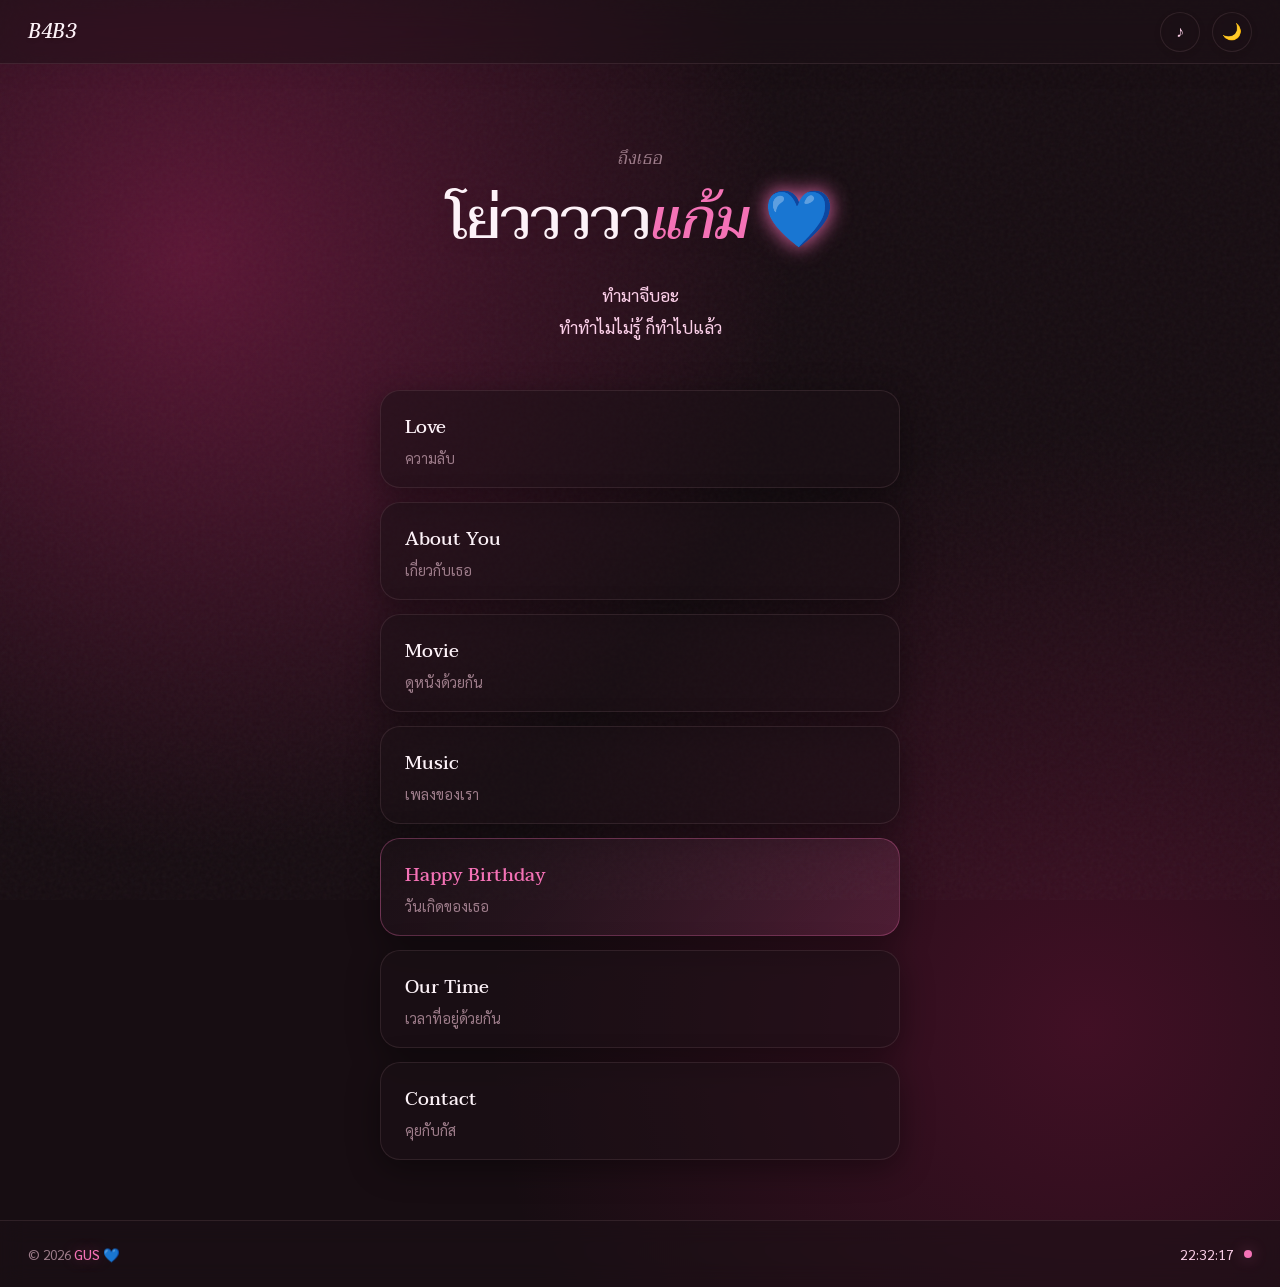
==== index.html @ 1ea4073e "Add files via upload" ====
<!DOCTYPE html>
<html lang="th" data-mode="dark">
<head>
  <meta charset="UTF-8"/>
  <meta name="viewport" content="width=device-width, initial-scale=1"/>
  <title>For you 💙</title>
  <link href="https://fonts.googleapis.com/css2?family=Taviraj:ital,wght@0,300;0,400;0,500;1,400;1,500&family=Sarabun:wght@300;400;500&display=swap" rel="stylesheet"/>
  <link rel="stylesheet" href="index.css"/>
  <meta property="og:type" content="website">
  <meta property="og:url" content="https://4youba3e.netlify.app/">
  <meta property="og:title" content="For you girl 💖">
  <meta property="og:description" content="ทำทำไมไม่รู้ 💙">
  <meta property="og:image" content="https://4youba3e.netlify.app/dolly.png">
</head>
<body>
<div class="page-transition" id="pageTransition"></div>

<div id="progressBar"></div>

<nav class="navbar">
  <a href="index.html" class="navbar-brand">B4B3</a>

  <div class="nav-right">
    <button class="icon-btn" id="musicBtn" onclick="toggleMusic()" aria-label="เปิด/ปิดเพลง" aria-pressed="false" title="เพลงพื้นหลัง">
      <span id="musicIcon">♪</span>
    </button>
    <button class="icon-btn" id="modeIcon" onclick="toggleMode()" aria-label="สลับโหมด" title="สลับโหมด">🌙</button>
  </div>
</nav>

<div id="ytPlayer" style="position:fixed;width:1px;height:1px;top:-9999px;left:-9999px;opacity:0;pointer-events:none;overflow:hidden;"></div>
<script src="https://www.youtube.com/iframe_api"></script>

<main>
  <section class="hero">
    <div class="hero-inner">

      <p class="hero-eyebrow"> ถึงเธอ</p>

      <h1 class="hero-title">โย่ววววว<em>แก้ม</em> <span class="heart">💙</span></h1>

      <p class="hero-sub">
        ทำมาจีบอะ<br>
        ทำทำไมไม่รู้ ก็ทำไปแล้ว
      </p>

      <nav class="index-list" aria-label="เมนู">
        <a href="love.html" class="index-row">
          <span class="index-row__text">
            <span class="index-row__title">Love</span>
            <span class="index-row__desc">ความลับ</span>
          </span>
          <span class="index-row__arrow" aria-hidden="true">→</span>
        </a>

        <a href="birth.html" class="index-row">
          <span class="index-row__text">
            <span class="index-row__title">About You</span>
            <span class="index-row__desc">เกี่ยวกับเธอ</span>
          </span>
          <span class="index-row__arrow" aria-hidden="true">→</span>
        </a>

        <a href="movie.html" class="index-row">
          <span class="index-row__text">
            <span class="index-row__title">Movie</span>
            <span class="index-row__desc">ดูหนังด้วยกัน</span>
          </span>
          <span class="index-row__arrow" aria-hidden="true">→</span>
        </a>

        <a href="music.html" class="index-row">
          <span class="index-row__text">
            <span class="index-row__title">Music</span>
            <span class="index-row__desc">เพลงของเรา</span>
          </span>
          <span class="index-row__arrow" aria-hidden="true">→</span>
        </a>

        <a href="HBD.html" id="hbdLink" class="index-row index-row--accent">
          <span class="index-row__text">
            <span class="index-row__title">Happy Birthday</span>
            <span class="index-row__desc">วันเกิดของเธอ</span>
          </span>
          <span class="index-row__arrow" aria-hidden="true">→</span>
        </a>

        <a href="time.html" class="index-row">
          <span class="index-row__text">
            <span class="index-row__title">Our Time</span>
            <span class="index-row__desc">เวลาที่อยู่ด้วยกัน</span>
          </span>
          <span class="index-row__arrow" aria-hidden="true">→</span>
        </a>

        <a href="contack.html" class="index-row">
          <span class="index-row__text">
            <span class="index-row__title">Contact</span>
            <span class="index-row__desc">คุยกับกัส</span>
          </span>
          <span class="index-row__arrow" aria-hidden="true">→</span>
        </a>
      </nav>

    </div>
  </section>

  <footer>
    <div class="f-copy">&copy; 2026 <span>GUS</span> 💙</div>
    <div class="f-right">
      <span class="f-clock" id="liveClock">00:00:00</span>
      <div class="f-dot"></div>
    </div>
  </footer>
</main>

<script src="index.js"></script>

<div id="discordPopup" class="dc-overlay">
  <div class="dc-modal">
    <div class="dc-header">
      <div class="dc-title">ข้อความลับ</div>
    </div>

    <div class="dc-content">
      <p class="dc-message">เป็นแฟนกันไหม 💙<br>ถ้าตอบตกลง แนบรูปชู 2 นิ้วมาด้วยนะ</p>

      <div class="dc-form-box">
        <div class="dc-input-group">
            <label for="gf-image-upload" class="dc-btn-upload" title="แนบรูปถ่าย ชู 2 นิ้ว">
                <span>แนบรูปมาเลย</span>
            </label>
            <input type="file" id="gf-image-upload" accept="image/*" style="display: none;">
            <input type="text" id="gf-msg" class="dc-input" placeholder="พิมพ์บอกกัสได้ตรงนี้นะ...">
        </div>

        <div class="dc-preview-wrapper" id="gf-preview-wrapper" style="display: none;">
            <img id="gf-image-preview" src="" alt="Preview">
            <button id="gf-remove-image-btn" class="dc-remove-btn" title="ลบรูป">×</button>
        </div>
      </div>
    </div>

    <div class="dc-actions">
      <button id="dcBtnYes" class="dc-btn primary">ตอบตกลง 💙</button>
      <button id="dcBtnNo" class="dc-btn secondary">ขอคิดดูก่อน</button>
    </div>
  </div>
</div>

</body>
</html>
---- index.css ----
@import url('https://fonts.googleapis.com/css2?family=Taviraj:ital,wght@0,300;0,400;0,500;1,400;1,500&family=Sarabun:wght@300;400;500&display=swap');

:root {
  --tr: all 0.4s cubic-bezier(0.25, 0.8, 0.25, 1);
} 
[data-mode="dark"] {
  --bg: #170d12;
  --bg-glow: radial-gradient(circle at 15% 20%, rgba(219, 39, 119, 0.35), transparent 40%),
             radial-gradient(circle at 85% 80%, rgba(190, 24, 93, 0.25), transparent 40%);
  --glass-bg: rgba(28, 17, 23, 0.55);
  --glass-border: rgba(255, 192, 203, 0.1);
  --glass-hover: rgba(255, 192, 203, 0.06);
  --glass-shadow: 0 8px 32px 0 rgba(0, 0, 0, 0.4);
  
  --text: #fdf2f8;
  --text2: #fbcfe8;
  --text3: #9d7c8a;
  --accent: #f472b6;
  --accent-glow: 0 0 15px rgba(244, 114, 182, 0.4);
  --noise-op: 0.04;
} 
[data-mode="light"] {
  --bg: #fdf2f8;
  --bg-glow: radial-gradient(circle at 20% 20%, rgba(251, 207, 232, 0.8), transparent 50%),
             radial-gradient(circle at 80% 80%, rgba(254, 205, 211, 0.6), transparent 50%);
  --glass-bg: rgba(255, 255, 255, 0.65);
  --glass-border: rgba(255, 255, 255, 0.9);
  --glass-hover: rgba(255, 255, 255, 0.95);
  --glass-shadow: 0 8px 32px 0 rgba(190, 24, 93, 0.08);
  
  --text: #4c1d95;
  --text2: #831843;
  --text3: #9d7c8a;
  --accent: #db2777;
  --accent-glow: 0 0 15px rgba(219, 39, 119, 0.25);
  --noise-op: 0.02;
}

*, *::before, *::after {
  box-sizing: border-box;
  margin: 0;
  padding: 0;
  -webkit-tap-highlight-color: transparent;
}

html {
  width: 100%;
  -webkit-text-size-adjust: 100%;
}

body {
  font-family: 'Sarabun', sans-serif;
  min-height: 100vh;
  width: 100%;
  background-color: var(--bg);
  background-image: var(--bg-glow);
  color: var(--text);
  transition: background-color var(--tr), color var(--tr);
  overflow-x: hidden;
  position: relative;
  -webkit-overflow-scrolling: touch;
} 
body::after {
  content: '';
  position: fixed;
  inset: 0;
  background-image: url("data:image/svg+xml,%3Csvg viewBox='0 0 256 256' xmlns='http://www.w3.org/2000/svg'%3E%3Cfilter id='noise'%3E%3CfeTurbulence type='fractalNoise' baseFrequency='0.9' numOctaves='3' stitchTiles='stitch'/%3E%3C/filter%3E%3Crect width='100%25' height='100%25' filter='url(%23noise)'/%3E%3C/svg%3E");
  opacity: var(--noise-op);
  pointer-events: none;
  z-index: 0;
}

a { color: inherit; }

.page-transition {
  position: fixed;
  inset: 0;
  background: var(--bg);
  z-index: 10000;
  opacity: 0;
  pointer-events: none;
  transition: opacity 0.4s ease;
}
.page-transition.leaving { opacity: 1; pointer-events: auto; }

#progressBar {
  position: fixed;
  top: 0; left: 0;
  height: 3px;
  width: 0%;
  background: var(--accent);
  z-index: 9999;
  transition: width 0.15s ease-out;
  box-shadow: var(--accent-glow);
} 
.navbar {
  position: fixed;
  top: 0; left: 0; right: 0;
  z-index: 1000;
  display: flex;
  align-items: center;
  justify-content: space-between;
  padding: 0 28px;
  height: 64px;
  background: var(--glass-bg);
  border-bottom: 1px solid var(--glass-border);
  backdrop-filter: blur(16px) saturate(120%);
  -webkit-backdrop-filter: blur(16px) saturate(120%);
  box-shadow: 0 4px 30px rgba(0, 0, 0, 0.05);
  transition: all var(--tr);
}

.navbar-brand {
  font-family: 'Taviraj', serif;
  font-style: italic;
  font-weight: 500;
  font-size: 1.25rem;
  color: var(--text);
  text-decoration: none;
  letter-spacing: 0.5px;
  text-shadow: 0 2px 4px rgba(0,0,0,0.1);
  transition: color var(--tr), text-shadow var(--tr);
}
.navbar-brand:hover {
  color: var(--accent);
  text-shadow: var(--accent-glow);
}

.nav-right {
  display: flex;
  align-items: center;
  gap: 12px;
}

.icon-btn {
  width: 40px;
  height: 40px;
  border-radius: 50%;
  background: var(--glass-bg);
  border: 1px solid var(--glass-border);
  color: var(--text2);
  font-size: 1rem;
  display: flex;
  align-items: center;
  justify-content: center;
  cursor: pointer;
  backdrop-filter: blur(8px);
  -webkit-backdrop-filter: blur(8px);
  transition: var(--tr);
  box-shadow: 0 2px 8px rgba(0,0,0,0.05);
}
.icon-btn:hover,
.icon-btn:focus-visible {
  border-color: var(--accent);
  color: var(--accent);
  transform: translateY(-2px);
  box-shadow: var(--accent-glow);
}
.icon-btn.is-playing {
  border-color: var(--accent);
  color: var(--accent);
  background: var(--glass-hover);
  box-shadow: var(--accent-glow);
}

main {
  min-height: 100vh;
  display: flex;
  flex-direction: column;
  padding-top: 64px;
  position: relative;
  z-index: 1;
}

.hero {
  flex: 1;
  display: flex;
  align-items: center;
  justify-content: center;
  padding: 80px 24px 60px;
}

.hero-inner {
  max-width: 520px;
  width: 100%;
  text-align: center;
  animation: floatUp 1s cubic-bezier(0.16, 1, 0.3, 1) both;
}

@keyframes floatUp {
  from { opacity: 0; transform: translateY(30px); filter: blur(8px); }
  to   { opacity: 1; transform: translateY(0); filter: blur(0); }
}

.hero-eyebrow {
  font-family: 'Taviraj', serif;
  font-style: italic;
  font-size: 1.05rem;
  color: var(--text3);
  margin-bottom: 12px;
  letter-spacing: 1px;
}

.hero-title {
  font-family: 'Taviraj', serif;
  font-weight: 500;
  font-size: clamp(2.4rem, 7vw, 3.5rem);
  line-height: 1.25;
  color: var(--text);
  margin-bottom: 24px;
  text-shadow: 0 4px 20px rgba(0,0,0,0.1);
}
.hero-title em {
  font-style: italic;
  color: var(--accent);
  font-weight: 500;
}
.hero-title .heart {
  display: inline-block;
  color: var(--accent);
  filter: drop-shadow(0 0 10px var(--accent));
  animation: heartbeat 2s ease-in-out infinite;
}
@keyframes heartbeat {
  0%, 100% { transform: scale(1); }
  50%      { transform: scale(1.15); }
}

.hero-sub {
  font-size: 1.1rem;
  line-height: 1.8;
  color: var(--text2);
  max-width: 420px;
  margin: 0 auto 48px;
}

.letter-btn {
  display: inline-block;
  background: var(--glass-bg);
  border: 1px solid var(--glass-border);
  backdrop-filter: blur(12px);
  -webkit-backdrop-filter: blur(12px);
  color: var(--text);
  font-family: 'Sarabun', sans-serif;
  font-size: 0.95rem;
  font-weight: 500;
  padding: 12px 24px;
  border-radius: 30px;
  cursor: pointer;
  transition: var(--tr);
  margin-bottom: 64px;
  box-shadow: 0 4px 15px rgba(0,0,0,0.05);
}
.letter-btn:hover,
.letter-btn:focus-visible {
  color: var(--accent);
  border-color: var(--accent);
  background: var(--glass-hover);
  transform: translateY(-3px);
  box-shadow: var(--accent-glow);
}
 
.index-list {
  display: flex;
  flex-direction: column;
  gap: 14px;
  text-align: left;
}

.index-row {
  display: flex;
  align-items: center;
  justify-content: space-between;
  gap: 16px;
  padding: 20px 24px;
  text-decoration: none;
  background: var(--glass-bg);
  backdrop-filter: blur(12px) saturate(120%);
  -webkit-backdrop-filter: blur(12px) saturate(120%);
  border: 1px solid var(--glass-border);
  border-radius: 20px;
  box-shadow: var(--glass-shadow);
  transition: var(--tr);
}
.index-row:hover,
.index-row:focus-visible {
  background: var(--glass-hover);
  border-color: var(--accent);
  transform: translateY(-4px) scale(1.01);
  box-shadow: 0 12px 40px rgba(244, 114, 182, 0.15), var(--accent-glow);
}

.index-row__text {
  display: flex;
  flex-direction: column;
  gap: 6px;
}

.index-row__title {
  font-family: 'Taviraj', serif;
  font-size: 1.15rem;
  font-weight: 500;
  color: var(--text);
  transition: color var(--tr);
}
.index-row:hover .index-row__title { color: var(--accent); text-shadow: 0 0 8px rgba(244,114,182,0.3); }

.index-row__desc {
  font-size: 0.9rem;
  color: var(--text3);
}

.index-row__arrow {
  color: var(--accent);
  background: rgba(255,255,255,0.1);
  width: 32px; height: 32px;
  display: flex; align-items: center; justify-content: center;
  border-radius: 50%;
  opacity: 0;
  transform: translateX(-10px);
  transition: var(--tr);
  border: 1px solid transparent;
}
.index-row:hover .index-row__arrow,
.index-row:focus-visible .index-row__arrow {
  opacity: 1;
  transform: translateX(0);
  border-color: var(--accent);
  box-shadow: var(--accent-glow);
}

.index-row--accent {
  background: linear-gradient(135deg, var(--glass-bg), rgba(244, 114, 182, 0.15));
  border-color: rgba(244, 114, 182, 0.3);
}
.index-row--accent .index-row__title { color: var(--accent); }
 
footer {
  padding: 24px 28px;
  border-top: 1px solid var(--glass-border);
  background: var(--glass-bg);
  backdrop-filter: blur(12px);
  -webkit-backdrop-filter: blur(12px);
  display: flex;
  justify-content: space-between;
  align-items: center;
  position: relative;
  z-index: 1;
}
.f-copy {
  font-size: 0.85rem;
  color: var(--text3);
}
.f-copy span { 
  color: var(--accent); 
  font-weight: 500;
  text-shadow: var(--accent-glow);
}
.f-right {
  display: flex;
  align-items: center;
  gap: 10px;
}
.f-clock {
  font-family: 'Sarabun', sans-serif;
  font-size: 0.9rem;
  color: var(--text2);
  font-variant-numeric: tabular-nums;
}
.f-dot {
  width: 8px; height: 8px;
  border-radius: 50%;
  background: var(--accent);
  animation: blink 2.4s ease-in-out infinite;
  box-shadow: var(--accent-glow);
}
@keyframes blink {
  0%, 100% { opacity: 1; }
  50%      { opacity: 0.2; }
}
  
.dc-overlay {
  position: fixed;
  inset: 0;
  background: rgba(0, 0, 0, 0.4);
  backdrop-filter: blur(8px);
  -webkit-backdrop-filter: blur(8px);
  display: flex;
  align-items: center;
  justify-content: center;
  z-index: 9999;
  opacity: 0;
  pointer-events: none;
  transition: opacity 0.4s ease;
  padding: 20px;
}
.dc-overlay.active { opacity: 1; pointer-events: auto; }

.dc-modal {
  background: var(--glass-bg);
  backdrop-filter: blur(24px) saturate(150%);
  -webkit-backdrop-filter: blur(24px) saturate(150%);
  border: 1px solid var(--glass-border);
  border-radius: 28px;
  padding: 40px 32px;
  width: 100%;
  max-width: 440px;
  transform: translateY(40px) scale(0.95);
  transition: all 0.5s cubic-bezier(0.16, 1, 0.3, 1);
  box-shadow: var(--glass-shadow), 0 0 40px rgba(255,255,255,0.05) inset;
}
.dc-overlay.active .dc-modal { transform: translateY(0) scale(1); }

.dc-header {
  display: flex;
  align-items: center;
  justify-content: center;
  margin-bottom: 20px;
}
.dc-title {
  font-family: 'Taviraj', serif;
  font-style: italic;
  font-weight: 500;
  font-size: 1.8rem;
  color: var(--accent);
  text-shadow: var(--accent-glow);
}

.dc-message {
  font-size: 1.05rem;
  line-height: 1.8;
  color: var(--text);
  margin-bottom: 28px;
  text-align: center;
}

.dc-input-group {
  display: flex;
  flex-direction: column;
  gap: 16px;
  margin-bottom: 16px;
}

.dc-input {
  padding: 16px 20px;
  border-radius: 16px;
  border: 1px solid var(--glass-border);
  background: rgba(0,0,0,0.1);
  color: var(--text);
  font-family: 'Sarabun', sans-serif;
  font-size: 1rem;
  backdrop-filter: blur(4px);
  transition: var(--tr);
}
[data-mode="light"] .dc-input { background: rgba(255,255,255,0.5); }

.dc-input:focus-visible {
  border-color: var(--accent);
  outline: none;
  box-shadow: 0 0 0 4px rgba(244, 114, 182, 0.2);
}

.dc-btn-upload {
  background: rgba(244, 114, 182, 0.1);
  color: var(--accent);
  padding: 16px;
  text-align: center;
  border-radius: 16px;
  border: 2px dashed var(--accent);
  cursor: pointer;
  transition: var(--tr);
  font-size: 1rem;
  font-weight: 500;
}
.dc-btn-upload:hover { 
  background: var(--accent); 
  color: #fff; 
  border-style: solid;
  transform: translateY(-2px);
  box-shadow: var(--accent-glow);
}

.dc-preview-wrapper {
  position: relative;
  text-align: center;
  margin-bottom: 24px;
  animation: floatUp 0.3s ease forwards;
}
.dc-preview-wrapper img {
  max-width: 100%;
  max-height: 220px;
  border-radius: 16px;
  border: 1px solid var(--glass-border);
  object-fit: cover;
  box-shadow: var(--glass-shadow);
}
.dc-remove-btn {
  position: absolute;
  top: -12px;
  right: -12px;
  background: var(--glass-bg);
  backdrop-filter: blur(8px);
  color: var(--text);
  border: 1px solid var(--glass-border);
  border-radius: 50%;
  width: 32px;
  height: 32px;
  cursor: pointer;
  font-size: 18px;
  line-height: 1;
  display: flex;
  align-items: center;
  justify-content: center;
  transition: var(--tr);
  box-shadow: 0 4px 12px rgba(0,0,0,0.15);
}
.dc-remove-btn:hover { 
  background: #ef4444; 
  color: #fff; 
  border-color: #ef4444; 
  transform: scale(1.15) rotate(90deg);
}

.dc-actions {
  display: flex;
  gap: 16px;
  margin-top: 28px;
}

.dc-btn {
  flex: 1;
  padding: 16px;
  border-radius: 16px;
  border: 1px solid transparent;
  font-family: 'Sarabun', sans-serif;
  font-size: 1rem;
  font-weight: 500;
  cursor: pointer;
  transition: var(--tr);
}
.dc-btn.primary {
  background: var(--accent);
  color: #ffffff;
  box-shadow: var(--accent-glow);
}
.dc-btn.primary:hover { 
  background: #be185d; 
  transform: translateY(-3px);
  box-shadow: 0 8px 25px rgba(219, 39, 119, 0.4);
}
.dc-btn.secondary {
  background: rgba(255, 255, 255, 0.05);
  backdrop-filter: blur(4px);
  color: var(--text2);
  border: 1px solid var(--glass-border);
}
.dc-btn.secondary:hover { 
  border-color: var(--text); 
  color: var(--text);
  background: rgba(255, 255, 255, 0.1);
}
 
:focus-visible {
  outline: 2px solid var(--accent);
  outline-offset: 4px;
}

@media (max-width: 480px) {
  .navbar { padding: 0 20px; }
  .hero { padding: 70px 20px 40px; }
  footer { padding: 20px; }
  .hero-title { font-size: 2.3rem; }
  .dc-modal { padding: 32px 24px; }
  .index-row { padding: 16px 20px; }
}

@media (prefers-reduced-motion: reduce) {
  *, *::before, *::after {
    animation-duration: 0.01ms !important;
    animation-iteration-count: 1 !important;
    transition-duration: 0.01ms !important;
  }
}
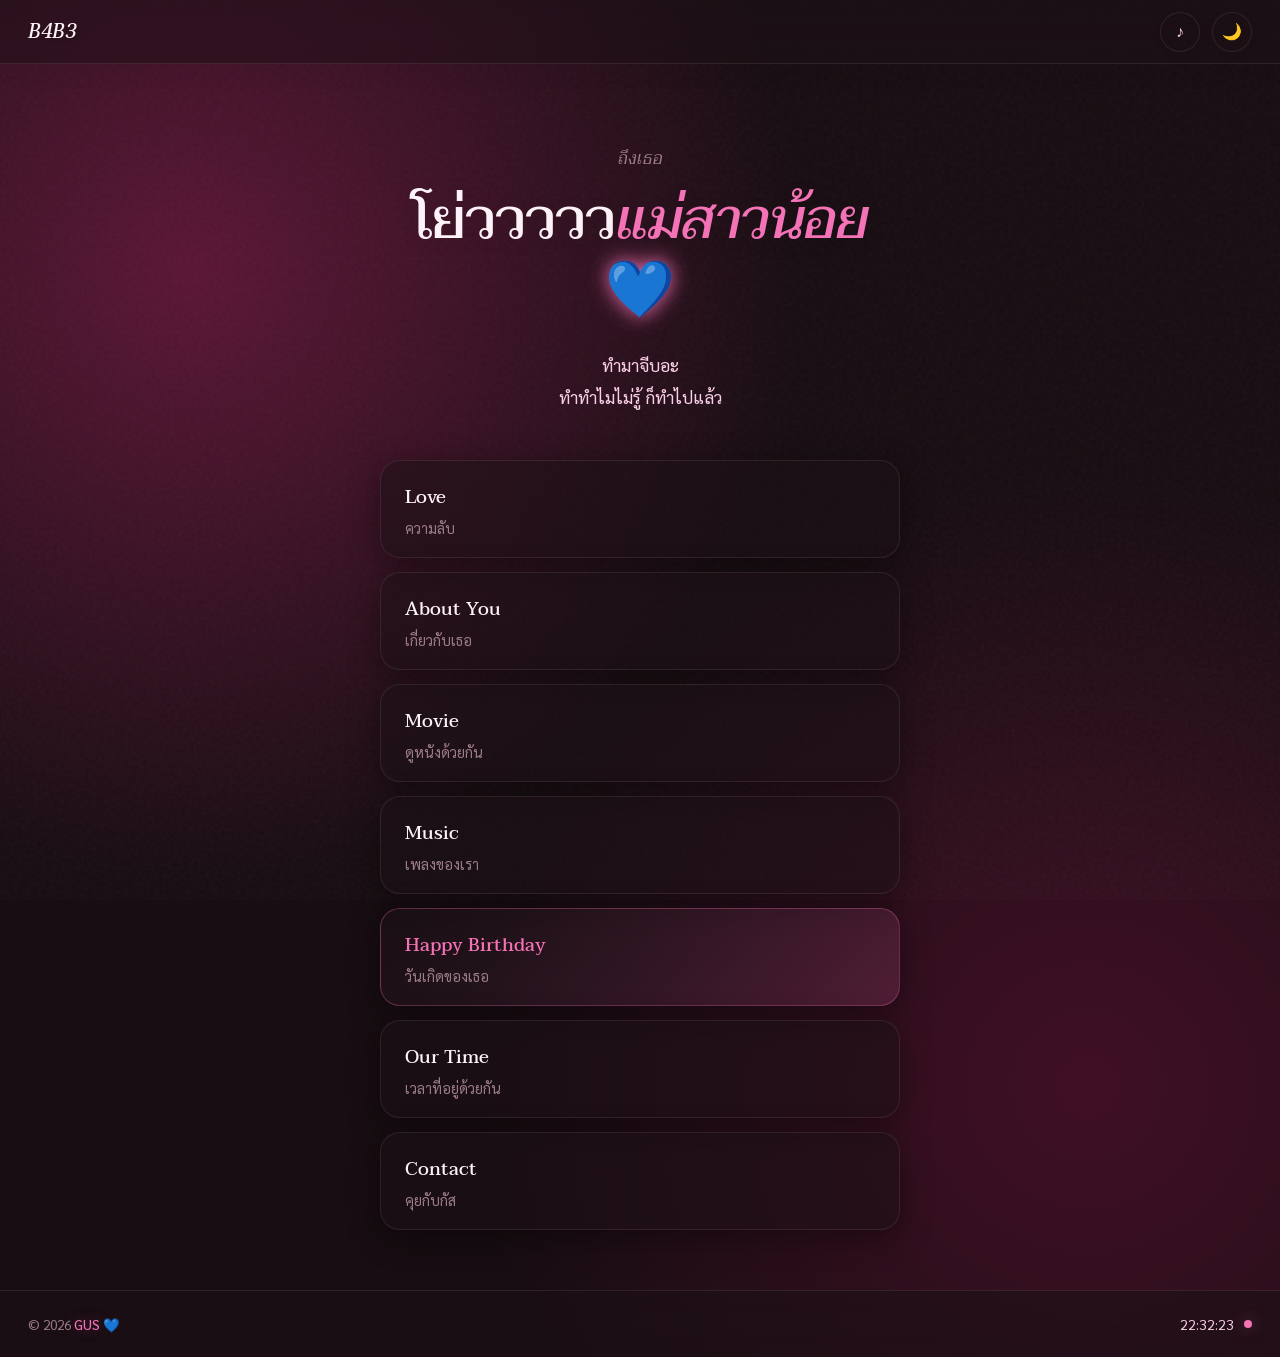
==== commit eece819b: "Update index.html" ====
--- a/index.html
+++ b/index.html
@@ -37,7 +37,7 @@
 
       <p class="hero-eyebrow"> ถึงเธอ</p>
 
-      <h1 class="hero-title">โย่ววววว<em>แก้ม</em> <span class="heart">💙</span></h1>
+      <h1 class="hero-title">โย่ววววว<em>แม่สาวน้อย</em> <span class="heart">💙</span></h1>
 
       <p class="hero-sub">
         ทำมาจีบอะ<br>
@@ -149,4 +149,4 @@
 </div>
 
 </body>
-</html>+</html>
